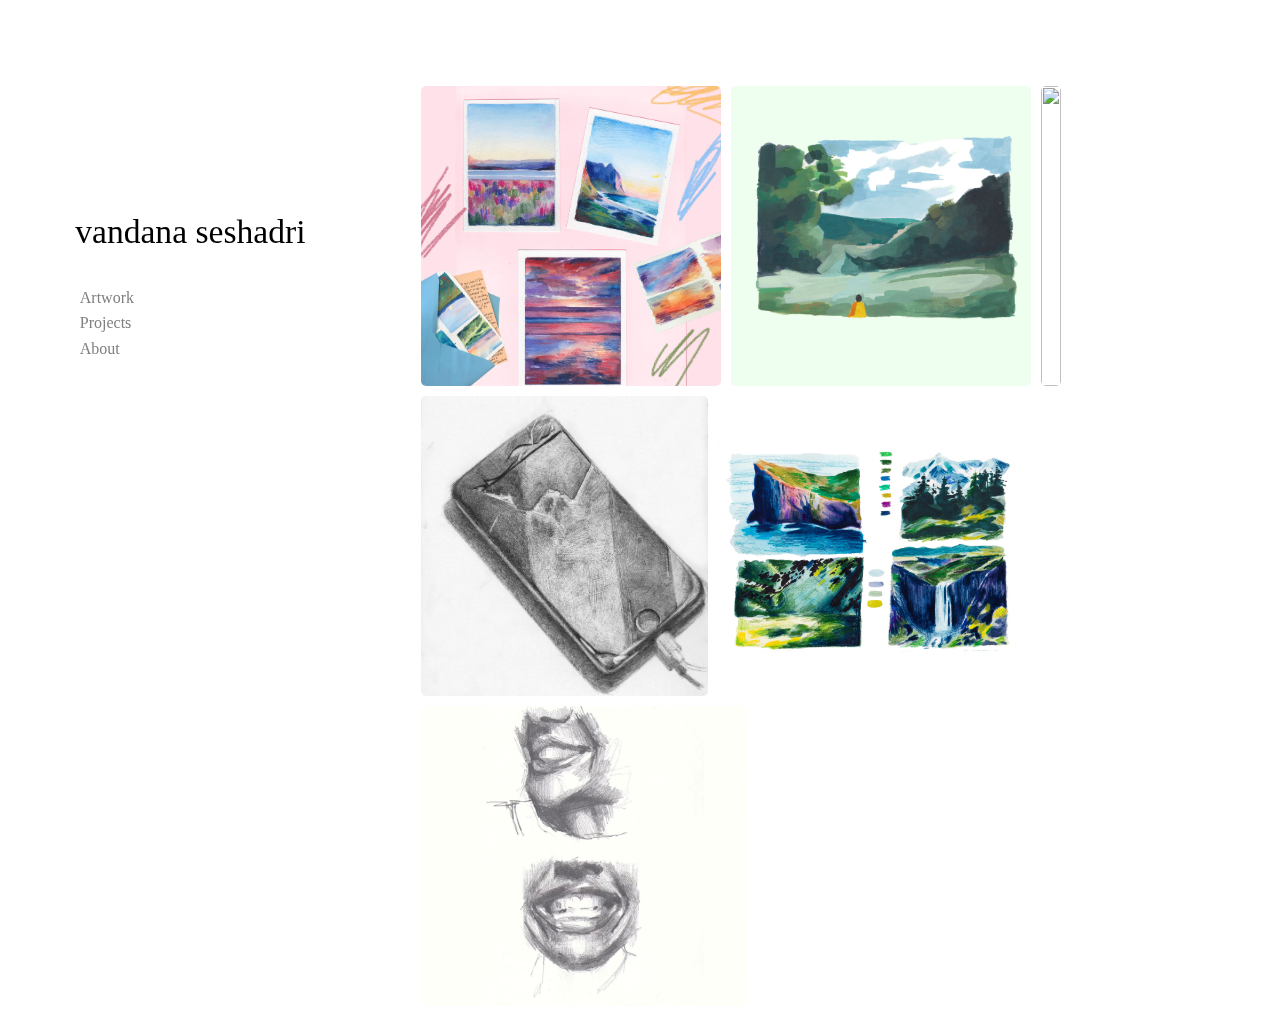
==== index.html @ ef56a74e "Update index.html" ====
<!DOCTYPE html>

<html lang="en">
    <head>
        <link href="https://cdn.jsdelivr.net/npm/bootstrap@5.0.2/dist/css/bootstrap.min.css" rel="stylesheet" integrity="sha384-EVSTQN3/azprG1Anm3QDgpJLIm9Nao0Yz1ztcQTwFspd3yD65VohhpuuCOmLASjC" crossorigin="anonymous">
        <script src="https://cdn.jsdelivr.net/npm/bootstrap@5.0.2/dist/js/bootstrap.bundle.min.js" integrity="sha384-MrcW6ZMFYlzcLA8Nl+NtUVF0sA7MsXsP1UyJoMp4YLEuNSfAP+JcXn/tWtIaxVXM" crossorigin="anonymous"></script>
        <link href="/static/styles.css" rel="stylesheet">
        <title>vandana seshadri</title>
    </head>
    <body>
        <!-- Sidebar -->
        <div class="sidebar">
          <!-- Title -->
          <h1 class="display-6"><a id="logo" href="/">vandana seshadri</a></h1>
          <!-- Navigation -->
          <ul class="menu">
            <li>
              <a href="/">Artwork</a>
            </li>
            <li>
              <a href="projects.html">Projects</a>
            </li>
            <li>
              <a href="about.html">About</a>
            </li>
          </ul>
        </div>
        <!-- Grid -->
          <ul class="image-gallery">
            <li>
                <a href="img0001.html">
                    <img src="/static/img0001.JPG">
                </a>
            </li>
            <li>
                <a href="img02.html">
                    <img src="/static/img02.JPG">
                </a>
            </li>
            <li>
                <a href="/static/img03.JPG">
                    <img src="/static/img03.JPG">
                </a>
            </li>
            <li>
              <img src="/static/img04.JPG">
            </li>
            <li>
              <img src="/static/img05.JPG">
            </li>
            <li>
              <img src="/static/img06.png">
            </li>
          </ul>
    </body>
</html>
---- static/styles.css ----
body {
    padding: 1rem;
    background-color: #ffffff;
}

.display-6{
  font-weight: 300;
  font-size: 2.1rem;
}

.sidebar {
  position: fixed;
  padding: 13% 4%;
}

.vertical-center {
  margin: 0;
  position: fixed;
  top: 50%;
  -ms-transform: translateY(-50%);
  transform: translateY(-50%);
}

li {
  line-height: 160%;
}

li a{
  color: #808080;
}

.menu {
  padding: 5% 0 0 2%;
  list-style-type: none;
}

.container {
  margin: 5% 0 0 29%;
  max-width: fit-content;
  align-items: center;
  justify-content: center;
}

.bio {
  padding: 6% 0 0 15%;
}

.more-content {
  margin: 2% 2% 0 11%;
}

figure {
  margin: 0 0 -4% 0;
}

#hello {
  font-size: 40px;
  font-weight: 500;
  margin-bottom: 0%;
}

.contact-info {
  text-align: center;
  padding: 13.5% 34% 0 0;
}

img {
  height: 35vw;
}

a:link {
    text-decoration: none;
  }

a:visited {
  text-decoration: none;
}

a:hover {
  text-decoration: none;
  /* cursor: pointer; */
}

a:active {
  text-decoration: none;
}

.abt {
  padding-top: 1%;
  padding-right: 15%;
  padding-left: 15%;
}

.projects {
  margin: 6% 20% 0 29%;
  max-width: fit-content;
}

.tvac-desc {
  margin-top: 2%;
}

.project-heading {
  padding: 0% 0% 1% 0%;
}

.image-gallery {
  display: flex;
  flex-wrap: wrap;
  gap: 10px;
  margin: 5% 0 0 29%;
}

.image-gallery > li {
  height: 300px;
  cursor: pointer;
  position: relative;
  list-style-type: none;
}

.image-gallery li img {
  object-fit: cover;
  width: 100%;
  height: 100%;
  vertical-align: middle;
  border-radius: 5px;
}

.image-gallery::after {
  content: "";
  flex-grow: 999;
}

.carousel-item {
  height: 400px;
  overflow: hidden;
  width: 100%;
}

.carousel-control-next, .carousel-control-prev {
  top: 50%;
  bottom: 50%;
}

#logo {
  color: #000000;
}

.date {
  margin: -1% 0% 2% 0%;
}

#audiophile {
  margin: 0% 0% 2% 0%;
}

#header {
  display: inline-block;
}

#enlarge {
  margin: 2% 0% 0% 37%;
}

#backlink {
  margin: 6% 0% 0% 32%;
}

#test {
  cursor: pointer;
}

.project-date {
  margin-top: 2.5%;
}

.header {
  display: flex;
  justify-content: space-between;
}
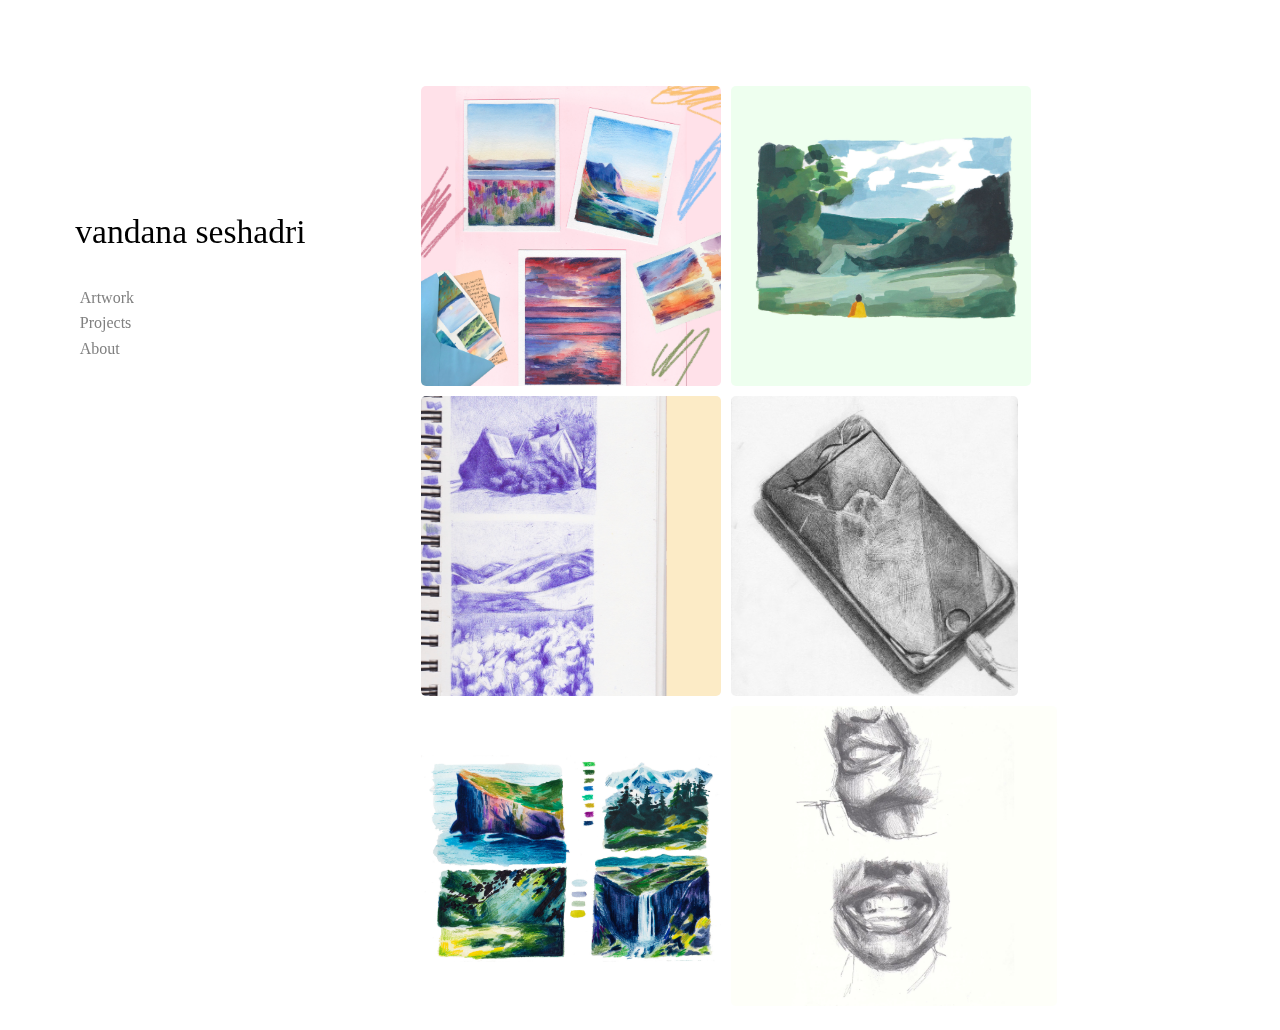
==== commit 4f7d5587: "Update index.html" ====
--- a/index.html
+++ b/index.html
@@ -38,18 +38,24 @@
                 </a>
             </li>
             <li>
-                <a href="/static/img03.JPG">
-                    <img src="/static/img03.JPG">
+                <a href="img03.html">
+                    <img src="/static/img03.jpg">
                 </a>
             </li>
             <li>
-              <img src="/static/img04.JPG">
+                <a href="img04.html">
+                    <img src="/static/img04.JPG">
+                </a>
             </li>
             <li>
-              <img src="/static/img05.JPG">
+                <a href="img05.html">
+                    <img src="/static/img05.JPG">
+                </a>
             </li>
             <li>
-              <img src="/static/img06.png">
+                <a href="img06.html">
+                    <img src="/static/img06.png">
+                </a>
             </li>
           </ul>
     </body>
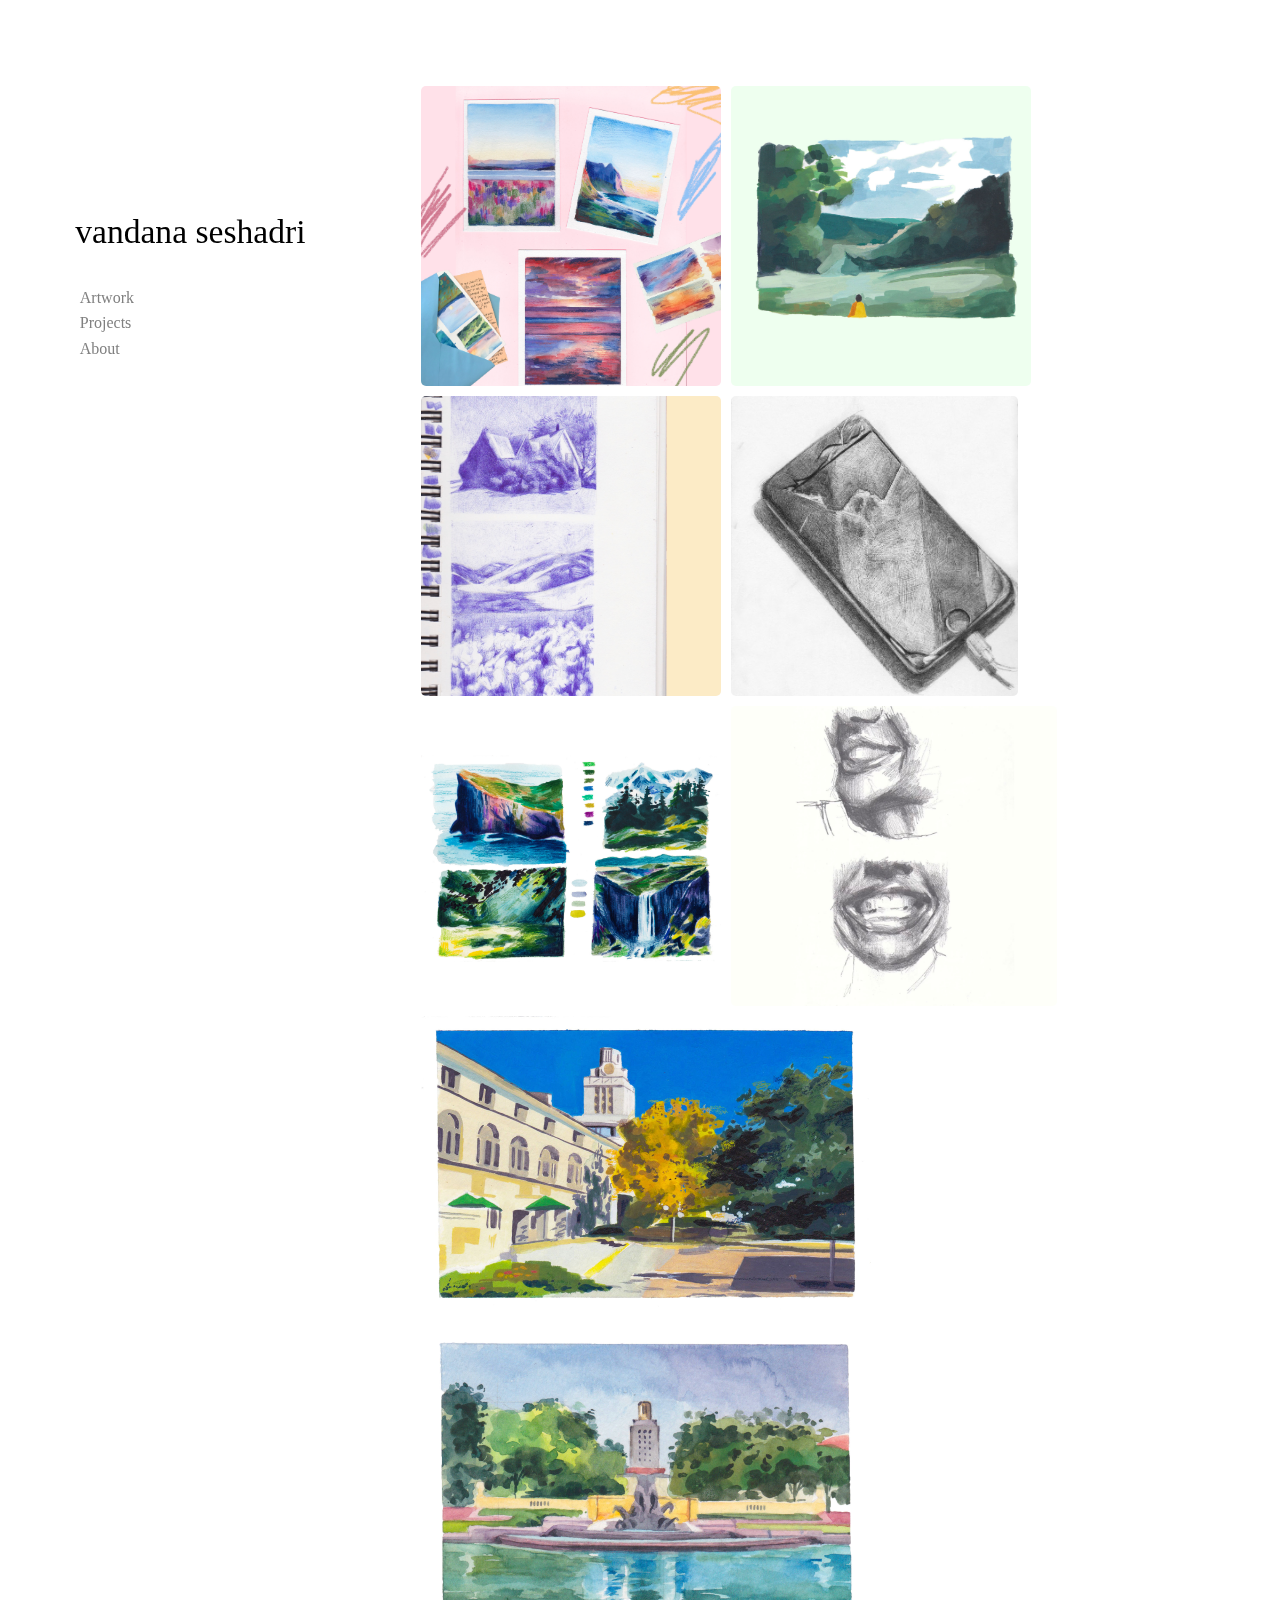
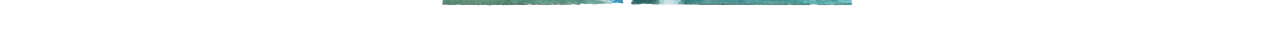
==== commit 87dbdcba: "Update index.html" ====
--- a/index.html
+++ b/index.html
@@ -28,33 +28,43 @@
         <!-- Grid -->
           <ul class="image-gallery">
             <li>
-                <a href="img0001.html">
+                <a href="/static/enlarged/img01.html">
                     <img src="/static/img0001.JPG">
                 </a>
             </li>
             <li>
-                <a href="img02.html">
+                <a href="/static/enlarged/img02.html">
                     <img src="/static/img02.JPG">
                 </a>
             </li>
             <li>
-                <a href="img03.html">
+                <a href="/static/enlarged/img03.html">
                     <img src="/static/img03.jpg">
                 </a>
             </li>
             <li>
-                <a href="img04.html">
+                <a href="/static/enlarged/img04.html">
                     <img src="/static/img04.JPG">
                 </a>
             </li>
             <li>
-                <a href="img05.html">
+                <a href="/static/enlarged/img05.html">
                     <img src="/static/img05.JPG">
                 </a>
             </li>
             <li>
-                <a href="img06.html">
+                <a href="/static/enlarged/img06.html">
                     <img src="/static/img06.png">
+                </a>
+            </li>
+            <li>
+                <a href="/static/enlarged/img07.html">
+                    <img src="/static/img07.JPG">
+                </a>
+            </li>
+            <li>
+                <a href="/static/enlarged/img08.html">
+                    <img src="/static/img08.JPG">
                 </a>
             </li>
           </ul>
--- a/static/styles.css
+++ b/static/styles.css
@@ -78,7 +78,6 @@
 
 a:hover {
   text-decoration: none;
-  /* cursor: pointer; */
 }
 
 a:active {
@@ -154,20 +153,21 @@
   margin: 0% 0% 2% 0%;
 }
 
-#header {
-  display: inline-block;
-}
-
 #enlarge {
   margin: 2% 0% 0% 37%;
 }
 
 #backlink {
-  margin: 6% 0% 0% 32%;
+  margin: 6% 0% -1% 31%;
 }
 
-#test {
-  cursor: pointer;
+#back {
+  color: #808080;
+  font-size: 1.1rem;
+}
+
+#back:hover {
+  color: #0a58ca;
 }
 
 .project-date {
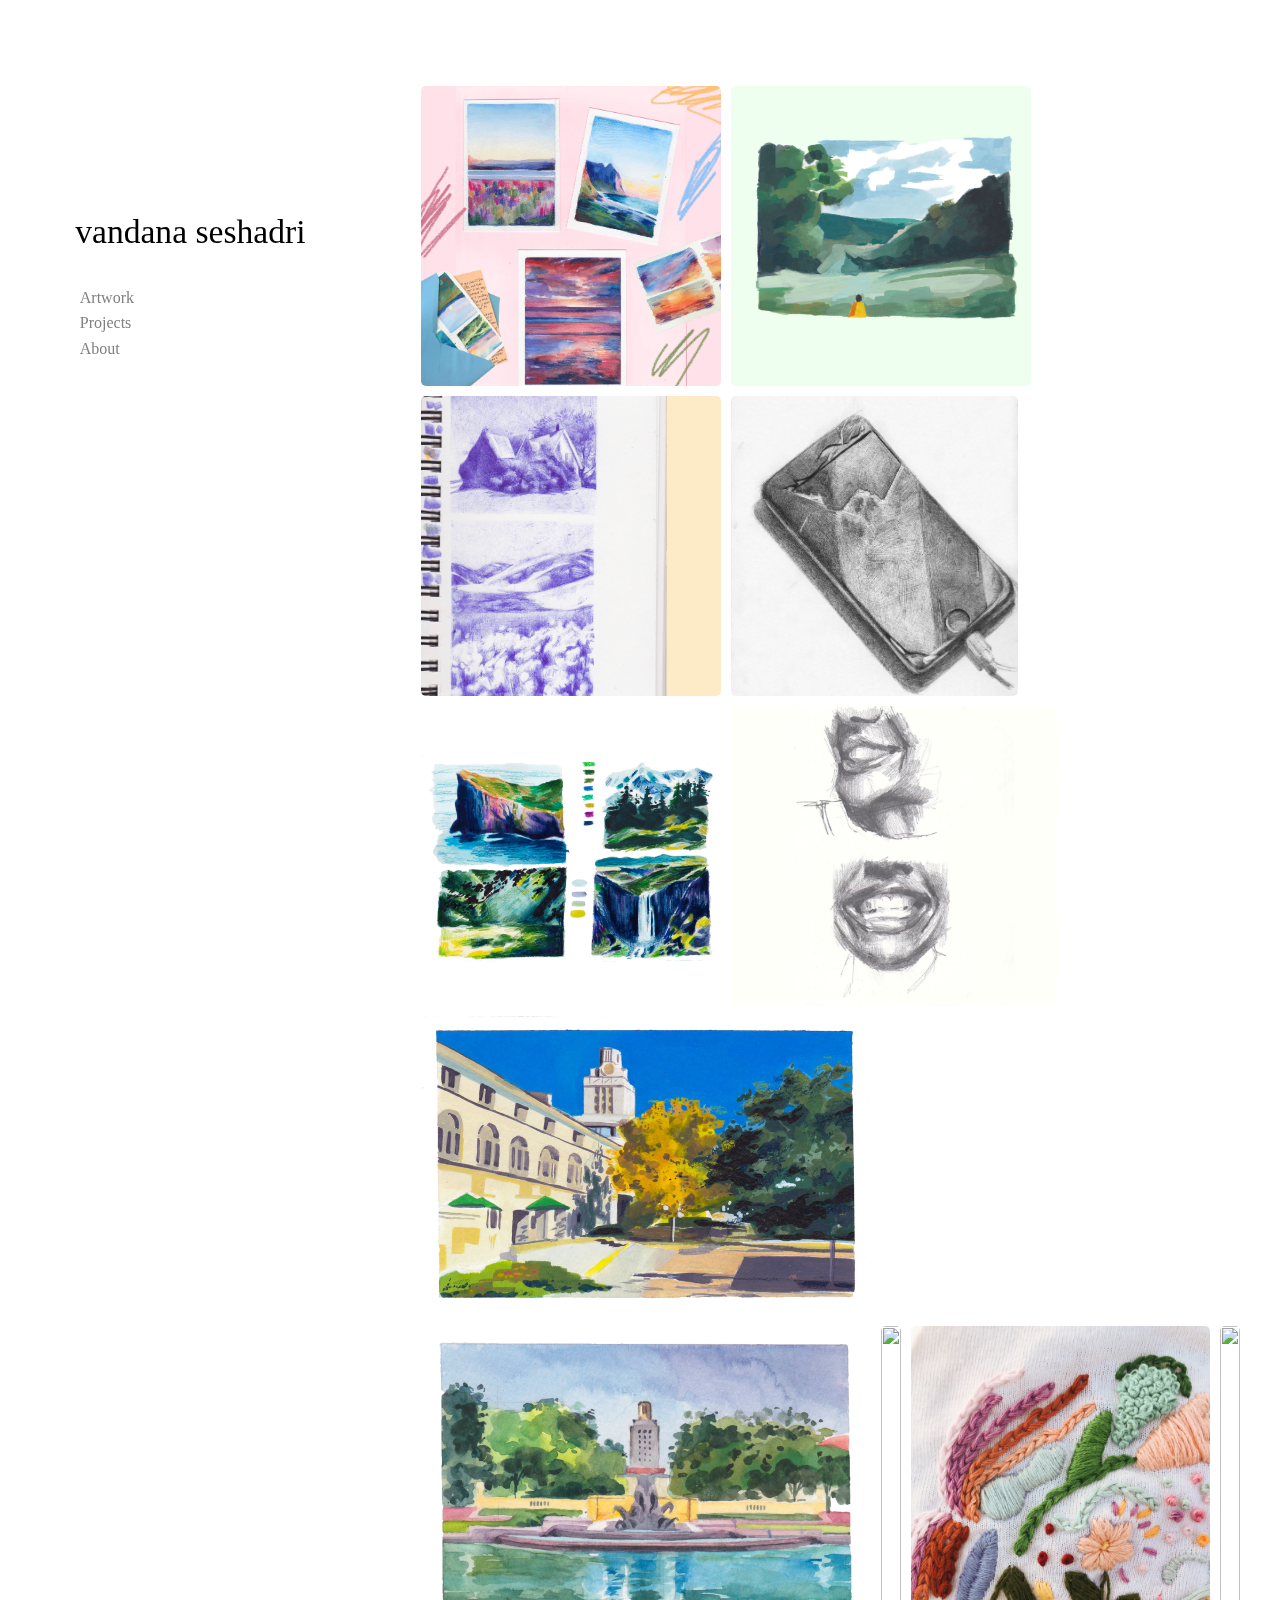
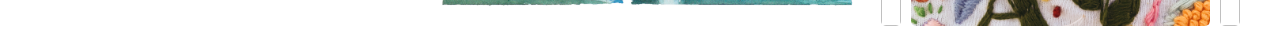
==== commit 3b837a58: "Update index.html" ====
--- a/index.html
+++ b/index.html
@@ -67,6 +67,21 @@
                     <img src="/static/img08.JPG">
                 </a>
             </li>
+            <li>
+                <a href="/static/enlarged/img09.html">
+                    <img src="/static/img09.JPG">
+                </a>
+            </li>
+            <li>
+                <a href="/static/enlarged/img10.html">
+                    <img src="/static/img10.JPG">
+                </a>
+            </li>
+            <li>
+                <a href="/static/enlarged/img11.html">
+                    <img src="/static/img11.JPG">
+                </a>
+            </li>
           </ul>
     </body>
 </html>
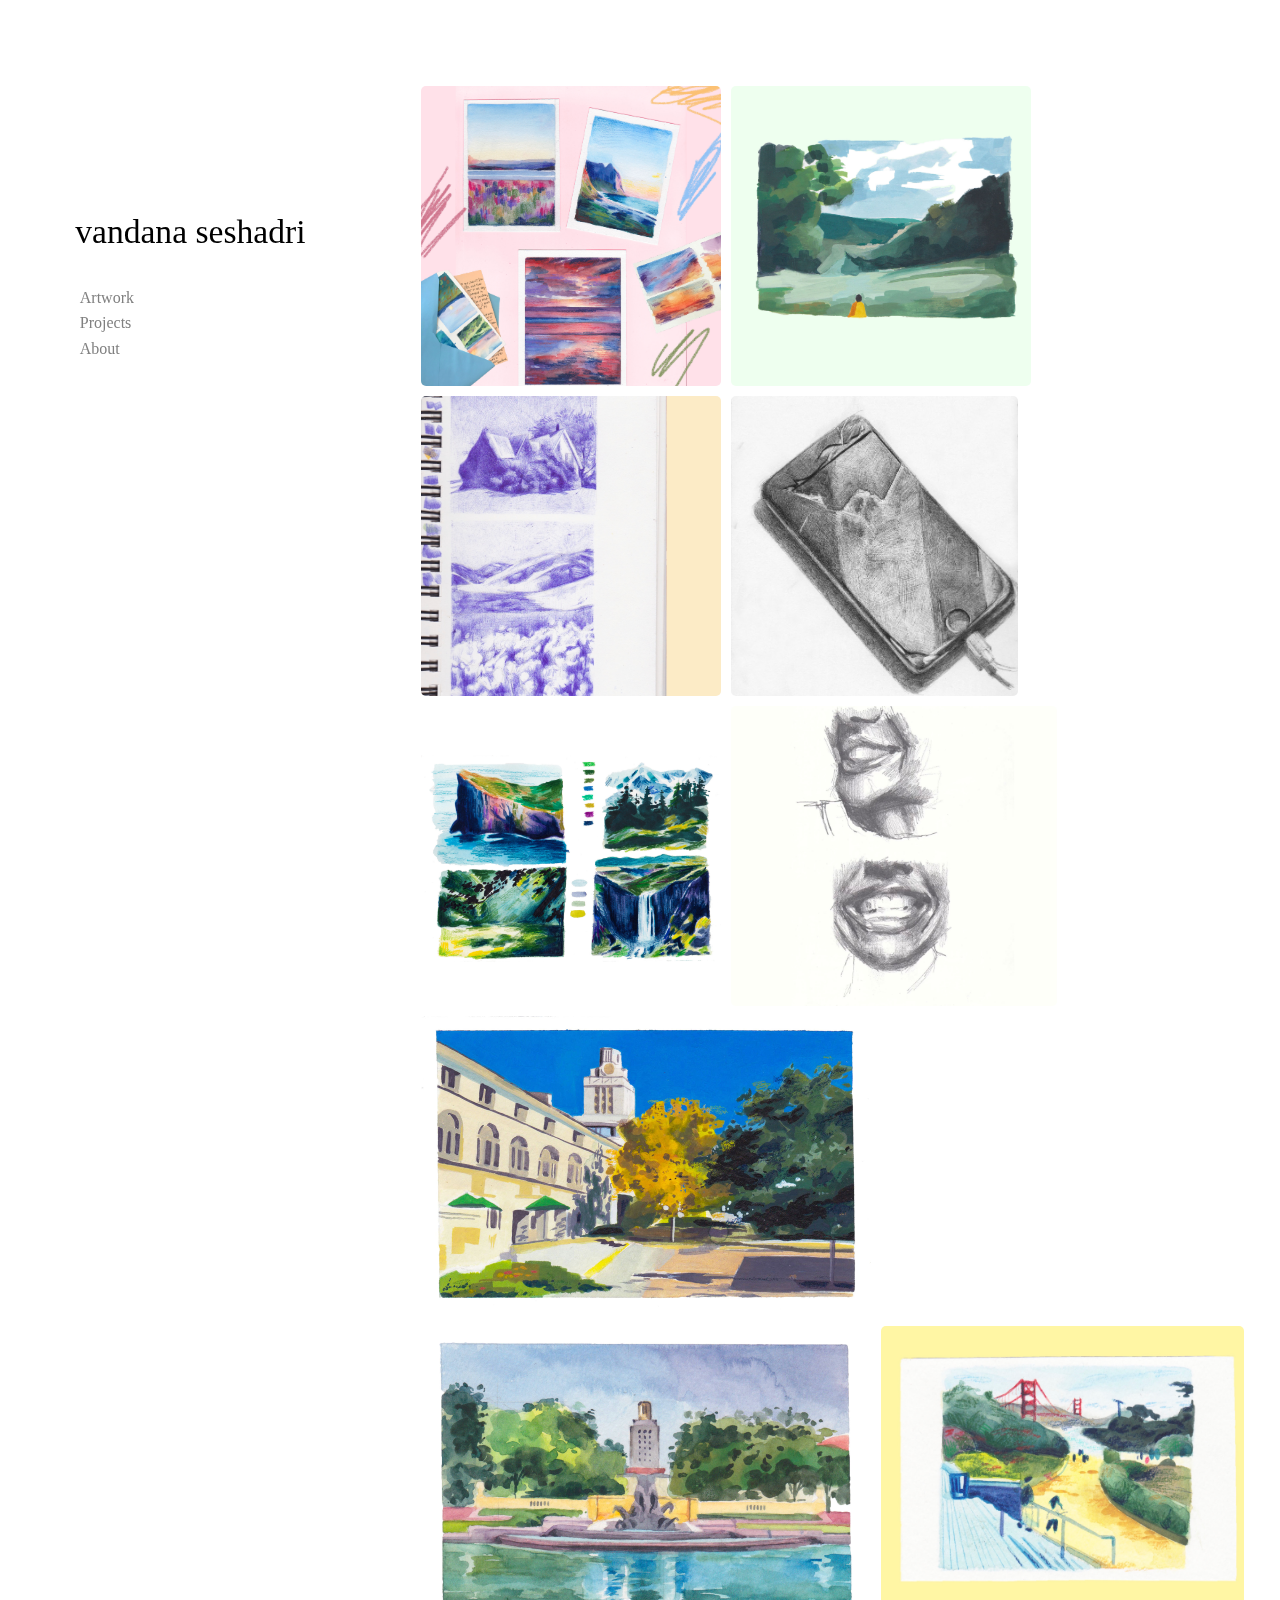
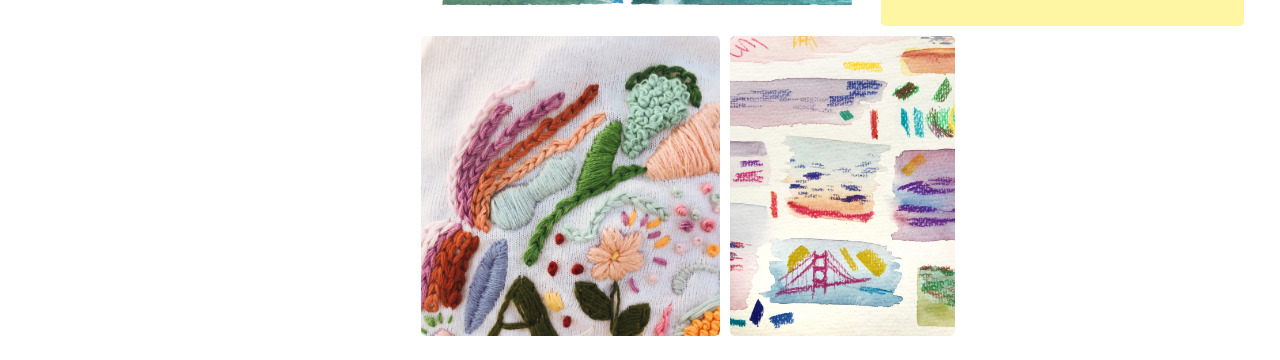
==== commit eba60767: "Update index.html" ====
--- a/index.html
+++ b/index.html
@@ -69,7 +69,7 @@
             </li>
             <li>
                 <a href="/static/enlarged/img09.html">
-                    <img src="/static/img09.JPG">
+                    <img src="/static/img09.jpg">
                 </a>
             </li>
             <li>
@@ -79,7 +79,7 @@
             </li>
             <li>
                 <a href="/static/enlarged/img11.html">
-                    <img src="/static/img11.JPG">
+                    <img src="/static/img11.jpg">
                 </a>
             </li>
           </ul>
